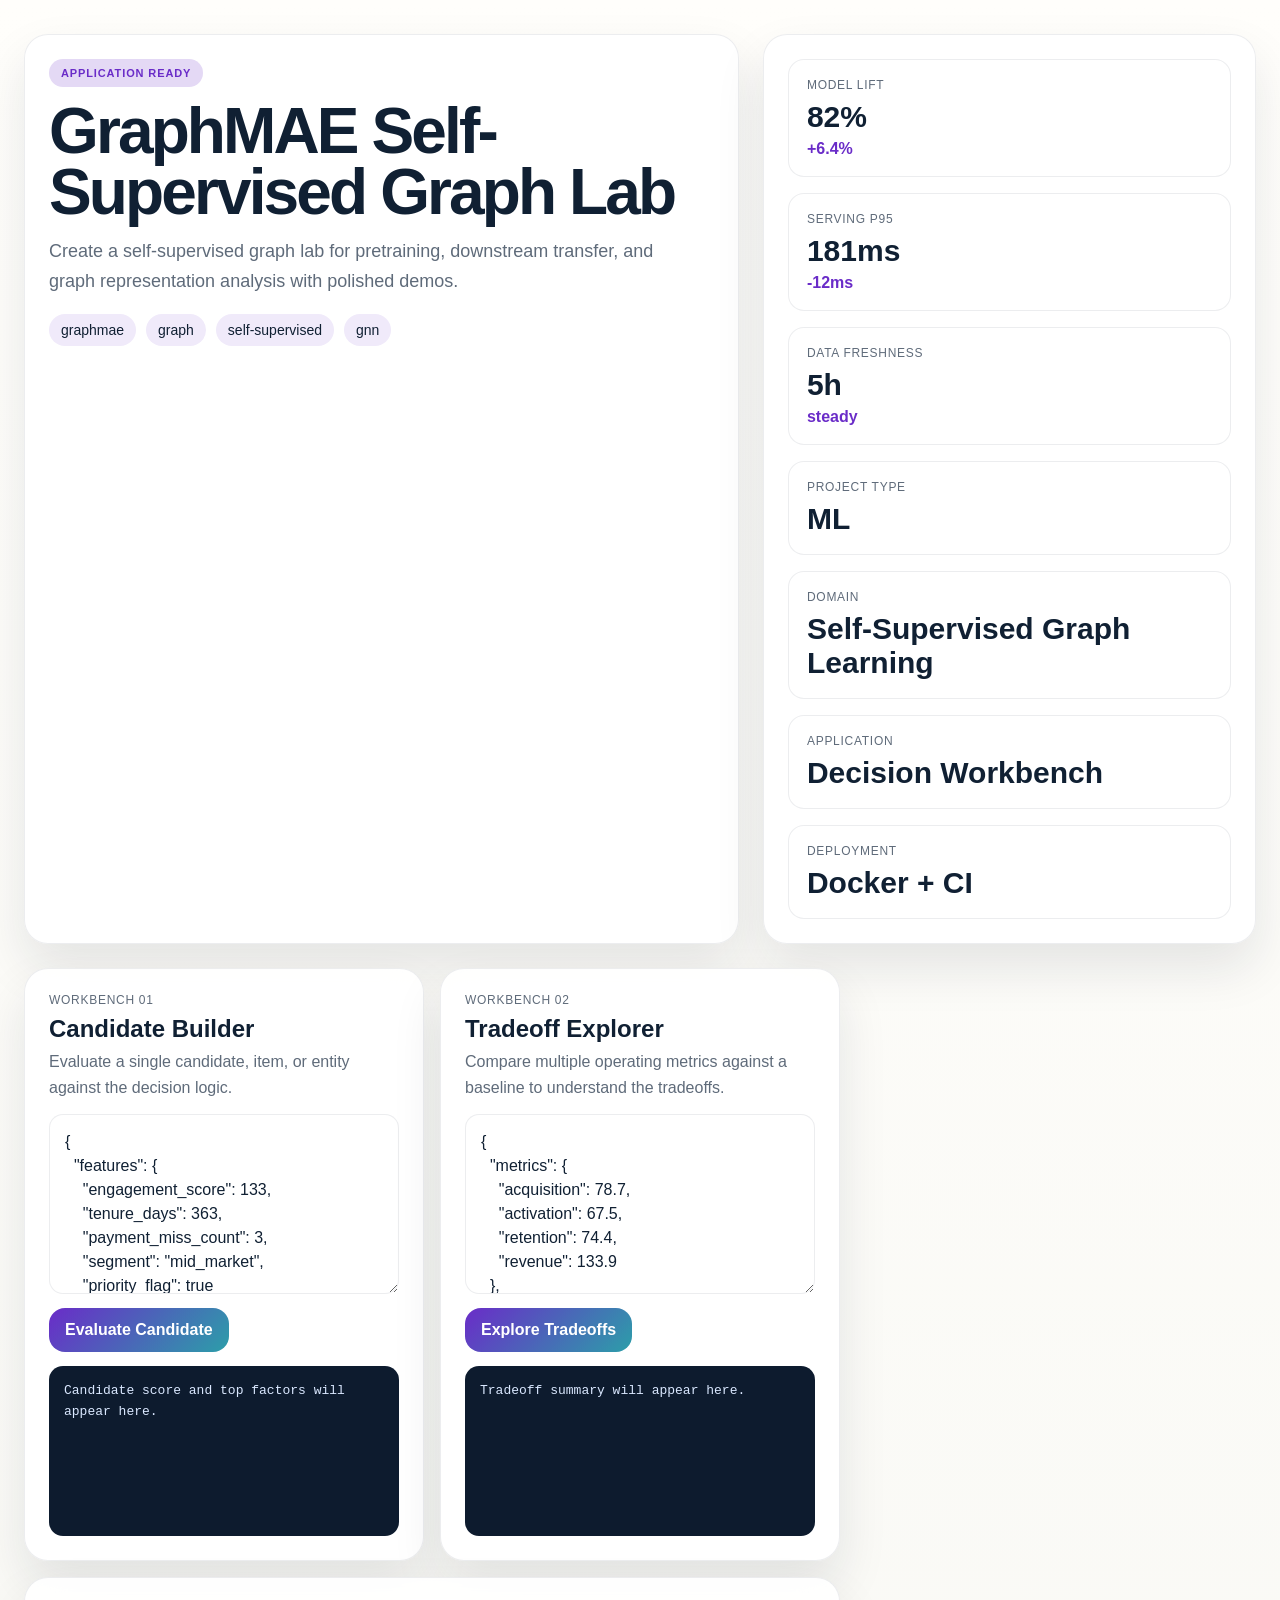
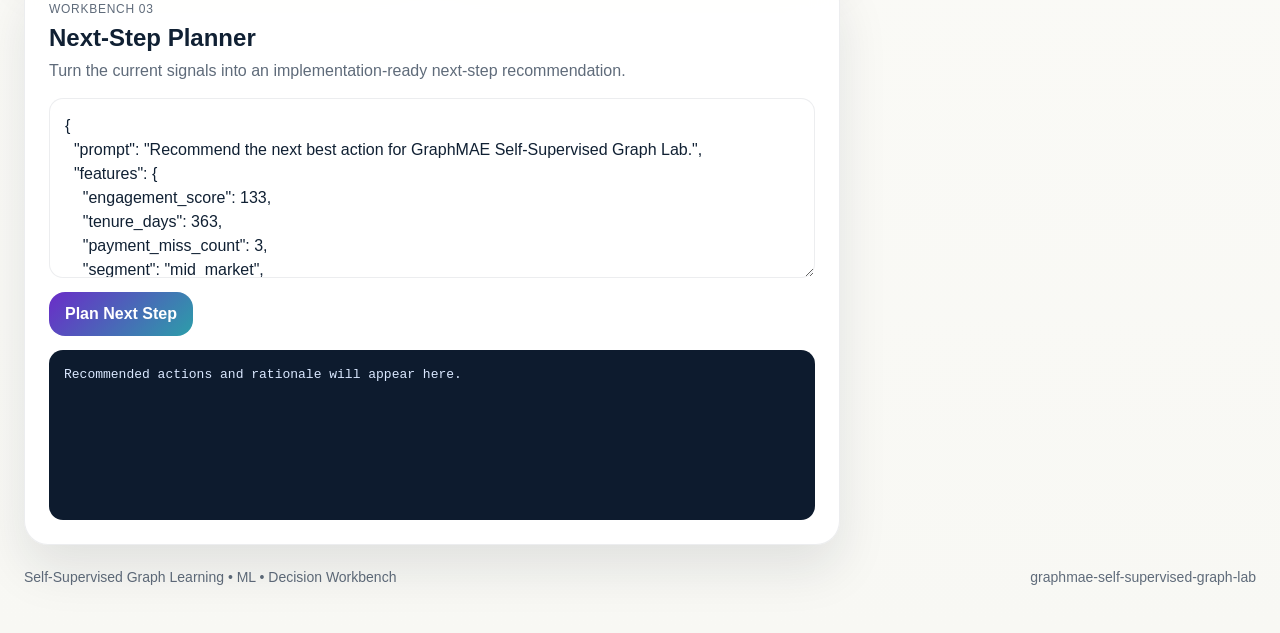
==== demo/index.html @ 1daf11ed "Publish production-ready portfolio project" ====
<!doctype html>
        <html lang="en">
        <head>
          <meta charset="utf-8">
          <meta name="viewport" content="width=device-width, initial-scale=1">
          <title>GraphMAE Self-Supervised Graph Lab</title>
          <link rel="stylesheet" href="./styles.css">
        </head>
        <body class="surface-paper">
          <div class="page layout-horizon eyebrow-solid headline-normal modules-3 hero-align-split">
            <section class="hero">
              <div class="panel hero-copy">
                <span class="eyebrow" data-health>Decision Workbench</span>
                <h1 id="project-title">GraphMAE Self-Supervised Graph Lab</h1>
                <p id="project-summary" class="lead">Create a self-supervised graph lab for pretraining, downstream transfer, and graph representation analysis with polished demos.</p>
                <ul id="project-tags" class="tag-list">
                  <li>graphmae</li><li>graph</li><li>self-supervised</li><li>gnn</li>
                </ul>
              </div>
              <div class="panel hero-side">
                <div class="metric-grid">
                  <article class='card'><span>Model Lift</span><strong>82%</strong><em>+6.4%</em></article>
<article class='card'><span>Serving P95</span><strong>181ms</strong><em>-12ms</em></article>
<article class='card'><span>Data Freshness</span><strong>5h</strong><em>steady</em></article>
                </div>
                <div class="mini-grid">
                  <article class='mini-card'><span>Project Type</span><strong>ML</strong></article><article class='mini-card'><span>Domain</span><strong>Self-Supervised Graph Learning</strong></article><article class='mini-card'><span>Application</span><strong>Decision Workbench</strong></article><article class='mini-card'><span>Deployment</span><strong>Docker + CI</strong></article>
                </div>
              </div>
            </section>
            <section class="app-grid">
              <article class="panel module js-module span-normal">
          <div class="module-header">
            <span>Workbench 01</span>
            <h2>Candidate Builder</h2>
            <p>Evaluate a single candidate, item, or entity against the decision logic.</p>
          </div>
          <textarea class="js-input">{
  &quot;features&quot;: {
    &quot;engagement_score&quot;: 133,
    &quot;tenure_days&quot;: 363,
    &quot;payment_miss_count&quot;: 3,
    &quot;segment&quot;: &quot;mid_market&quot;,
    &quot;priority_flag&quot;: true
  }
}</textarea>
          <div class="button-row">
            <button class="js-run" data-endpoint="/score" data-input-mode="json">Evaluate Candidate</button>
          </div>
          <pre class="js-output">Candidate score and top factors will appear here.</pre>
        </article>
<article class="panel module js-module span-normal">
          <div class="module-header">
            <span>Workbench 02</span>
            <h2>Tradeoff Explorer</h2>
            <p>Compare multiple operating metrics against a baseline to understand the tradeoffs.</p>
          </div>
          <textarea class="js-input">{
  &quot;metrics&quot;: {
    &quot;acquisition&quot;: 78.7,
    &quot;activation&quot;: 67.5,
    &quot;retention&quot;: 74.4,
    &quot;revenue&quot;: 133.9
  },
  &quot;baseline&quot;: {
    &quot;acquisition&quot;: 72.4,
    &quot;activation&quot;: 62.1,
    &quot;retention&quot;: 68.45,
    &quot;revenue&quot;: 123.19
  }
}</textarea>
          <div class="button-row">
            <button class="js-run" data-endpoint="/analyze" data-input-mode="json">Explore Tradeoffs</button>
          </div>
          <pre class="js-output">Tradeoff summary will appear here.</pre>
        </article>
<article class="panel module js-module span-wide">
          <div class="module-header">
            <span>Workbench 03</span>
            <h2>Next-Step Planner</h2>
            <p>Turn the current signals into an implementation-ready next-step recommendation.</p>
          </div>
          <textarea class="js-input">{
  &quot;prompt&quot;: &quot;Recommend the next best action for GraphMAE Self-Supervised Graph Lab.&quot;,
  &quot;features&quot;: {
    &quot;engagement_score&quot;: 133,
    &quot;tenure_days&quot;: 363,
    &quot;payment_miss_count&quot;: 3,
    &quot;segment&quot;: &quot;mid_market&quot;,
    &quot;priority_flag&quot;: true
  },
  &quot;metrics&quot;: {
    &quot;acquisition&quot;: 78.7,
    &quot;activation&quot;: 67.5,
    &quot;retention&quot;: 74.4,
    &quot;revenue&quot;: 133.9
  }
}</textarea>
          <div class="button-row">
            <button class="js-run" data-endpoint="/recommend" data-input-mode="json">Plan Next Step</button>
          </div>
          <pre class="js-output">Recommended actions and rationale will appear here.</pre>
        </article>
            </section>
            <footer class="footer">
              <span>Self-Supervised Graph Learning • ML • Decision Workbench</span>
              <span>graphmae-self-supervised-graph-lab</span>
            </footer>
          </div>
          <script id="bootstrap-data" type="application/json">{"project": {"slug": "graphmae-self-supervised-graph-lab", "title": "GraphMAE Self-Supervised Graph Lab", "project_type": "ml", "domain": "Self-Supervised Graph Learning", "summary": "Create a self-supervised graph lab for pretraining, downstream transfer, and graph representation analysis with polished demos.", "tags": ["graphmae", "graph", "self-supervised", "gnn"]}, "app_archetype": "workbench", "ui_profile": {"layout": "horizon", "surface": "paper", "font_stack": "\"Manrope\", \"Segoe UI\", sans-serif", "radius": 24, "shadow": 50, "eyebrow_style": "solid", "module_columns": 3, "hero_align": "split", "headline_mode": "normal"}, "app_modules": [{"label": "Workbench 01", "title": "Candidate Builder", "description": "Evaluate a single candidate, item, or entity against the decision logic.", "endpoint": "/score", "input_mode": "json", "cta": "Evaluate Candidate", "prefill": "{\n  \"features\": {\n    \"engagement_score\": 133,\n    \"tenure_days\": 363,\n    \"payment_miss_count\": 3,\n    \"segment\": \"mid_market\",\n    \"priority_flag\": true\n  }\n}", "hint": "Candidate score and top factors will appear here.", "span": "normal"}, {"label": "Workbench 02", "title": "Tradeoff Explorer", "description": "Compare multiple operating metrics against a baseline to understand the tradeoffs.", "endpoint": "/analyze", "input_mode": "json", "cta": "Explore Tradeoffs", "prefill": "{\n  \"metrics\": {\n    \"acquisition\": 78.7,\n    \"activation\": 67.5,\n    \"retention\": 74.4,\n    \"revenue\": 133.9\n  },\n  \"baseline\": {\n    \"acquisition\": 72.4,\n    \"activation\": 62.1,\n    \"retention\": 68.45,\n    \"revenue\": 123.19\n  }\n}", "hint": "Tradeoff summary will appear here.", "span": "normal"}, {"label": "Workbench 03", "title": "Next-Step Planner", "description": "Turn the current signals into an implementation-ready next-step recommendation.", "endpoint": "/recommend", "input_mode": "json", "cta": "Plan Next Step", "prefill": "{\n  \"prompt\": \"Recommend the next best action for GraphMAE Self-Supervised Graph Lab.\",\n  \"features\": {\n    \"engagement_score\": 133,\n    \"tenure_days\": 363,\n    \"payment_miss_count\": 3,\n    \"segment\": \"mid_market\",\n    \"priority_flag\": true\n  },\n  \"metrics\": {\n    \"acquisition\": 78.7,\n    \"activation\": 67.5,\n    \"retention\": 74.4,\n    \"revenue\": 133.9\n  }\n}", "hint": "Recommended actions and rationale will appear here.", "span": "wide"}], "sample_features": {"engagement_score": 133, "tenure_days": 363, "payment_miss_count": 3, "segment": "mid_market", "priority_flag": true}, "sample_metrics": {"acquisition": 78.7, "activation": 67.5, "retention": 74.4, "revenue": 133.9}, "knowledge_base": ["GraphMAE Self-Supervised Graph Lab is positioned as a Self-Supervised Graph Learning starter that emphasizes fast iteration, clear documentation, and production-friendly interfaces.", "The primary value proposition is: Create a self-supervised graph lab for pretraining, downstream transfer, and graph representation analysis with polished demos.", "Recommended operating model: ship a small API, add observability, validate outputs with stakeholder review, and monitor the top business KPI every week.", "Typical stakeholders include analytics, operations, product, and leadership teams working on graphmae, graph, self-supervised, gnn.", "Source paper: GraphMAE: Self-Supervised Masked Graph Autoencoders", "Official repo: https://github.com/THUDM/GraphMAE", "Production differentiation focus: Turn upstream self-supervised graph learning capabilities into a production-style application with operations-facing workflows.; Add deployment packaging, monitoring hooks, and screenshot-ready demos instead of notebook-only output.; Connect model behavior to concrete business decisions so the project is easier to evaluate and present."], "dashboard_metrics": [{"label": "Model Lift", "value": "82%", "delta": "+6.4%"}, {"label": "Serving P95", "value": "181ms", "delta": "-12ms"}, {"label": "Data Freshness", "value": "5h", "delta": "steady"}]}</script>
          <script src="./app.js"></script>
        </body>
        </html>
---- demo/styles.css ----
:root {
  --accent: #6a2cc8;
  --accent-2: #2c9ea9;
  --accent-soft: color-mix(in srgb, var(--accent) 18%, white);
  --radius: 24px;
  --shadow-size: 50px;
  --font-stack: "Manrope", "Segoe UI", sans-serif;
  --bg: #f4f7fb;
  --card: rgba(255, 255, 255, 0.86);
  --line: rgba(16, 32, 51, 0.08);
  --ink: #102033;
  --muted: #5f6b7a;
  --output-bg: #0d1b2e;
  --output-ink: #dae8ff;
}
* { box-sizing: border-box; }
html, body { margin: 0; min-height: 100%; }
body {
  font-family: var(--font-stack);
  color: var(--ink);
  background: linear-gradient(145deg, #f8fbff, var(--bg));
}
body.surface-mist {
  --bg: #eef4fb;
  background:
    radial-gradient(circle at top left, color-mix(in srgb, var(--accent) 18%, white), transparent 34%),
    linear-gradient(145deg, #fbfdff, var(--bg));
}
body.surface-aurora {
  --bg: #edf1ff;
  background:
    radial-gradient(circle at 0% 0%, color-mix(in srgb, var(--accent) 22%, white), transparent 38%),
    radial-gradient(circle at 100% 100%, color-mix(in srgb, var(--accent-2) 20%, white), transparent 28%),
    linear-gradient(135deg, #f7f8ff, var(--bg));
}
body.surface-sand {
  --bg: #f5efe8;
  --card: rgba(255, 251, 246, 0.9);
  background:
    linear-gradient(135deg, rgba(255,255,255,0.82), rgba(245, 239, 232, 0.98)),
    radial-gradient(circle at top right, color-mix(in srgb, var(--accent) 16%, white), transparent 32%);
}
body.surface-slate {
  --bg: #ecf0f7;
  --card: rgba(248, 250, 255, 0.88);
  background:
    linear-gradient(160deg, #f7f9fc, var(--bg)),
    radial-gradient(circle at bottom left, color-mix(in srgb, var(--accent-2) 16%, white), transparent 34%);
}
body.surface-paper {
  --bg: #f8f8f4;
  --card: rgba(255,255,255,0.93);
  background:
    linear-gradient(180deg, #fffefb, var(--bg));
}
body.surface-ink {
  --bg: #0f1726;
  --card: rgba(15, 23, 38, 0.88);
  --line: rgba(226, 238, 255, 0.1);
  --ink: #f5f8ff;
  --muted: #b4c0cf;
  --output-bg: rgba(255,255,255,0.06);
  --output-ink: #f5f8ff;
  background:
    radial-gradient(circle at top left, color-mix(in srgb, var(--accent) 28%, transparent), transparent 42%),
    linear-gradient(145deg, #09111d, var(--bg));
}
.page {
  max-width: 1360px;
  margin: 0 auto;
  padding: 34px 24px 48px;
  display: grid;
  gap: 24px;
}
.panel {
  background: var(--card);
  border: 1px solid var(--line);
  border-radius: var(--radius);
  box-shadow: 0 24px var(--shadow-size) rgba(16, 32, 51, 0.1);
  backdrop-filter: blur(18px);
}
.hero {
  display: grid;
  gap: 24px;
}
.hero-copy,
.hero-side,
.module {
  padding: 24px;
}
.eyebrow {
  display: inline-flex;
  align-items: center;
  gap: 8px;
  padding: 8px 12px;
  border-radius: 999px;
  background: var(--accent-soft);
  color: var(--accent);
  text-transform: uppercase;
  letter-spacing: 0.08em;
  font-size: 11px;
  font-weight: 800;
}
.page.eyebrow-outline .eyebrow {
  background: transparent;
  border: 1px solid color-mix(in srgb, var(--accent) 40%, white);
}
.page.eyebrow-soft .eyebrow {
  background: color-mix(in srgb, var(--accent) 12%, white);
  color: color-mix(in srgb, var(--accent) 82%, black);
}
h1 {
  margin: 14px 0 12px;
  font-size: clamp(2.2rem, 5vw, 4.4rem);
  line-height: 0.96;
  letter-spacing: -0.045em;
}
.page.headline-compact h1 { max-width: 10ch; }
.page.headline-tall h1 { line-height: 1.03; font-size: clamp(2.4rem, 5vw, 4.8rem); }
.lead {
  margin: 0;
  font-size: 18px;
  line-height: 1.68;
  color: var(--muted);
  max-width: 62ch;
}
.tag-list {
  list-style: none;
  display: flex;
  flex-wrap: wrap;
  gap: 10px;
  margin: 18px 0 0;
  padding: 0;
}
.tag-list li {
  padding: 8px 12px;
  border-radius: 999px;
  background: color-mix(in srgb, var(--accent) 10%, white);
  color: var(--ink);
  font-size: 14px;
}
.hero-side {
  display: grid;
  gap: 16px;
}
.metric-grid,
.mini-grid,
.app-grid {
  display: grid;
  gap: 16px;
}
.card,
.mini-card {
  background: color-mix(in srgb, var(--card) 92%, white);
  border: 1px solid var(--line);
  border-radius: calc(var(--radius) - 8px);
  padding: 18px;
}
.card span,
.mini-card span,
.module-header span {
  display: block;
  color: var(--muted);
  text-transform: uppercase;
  letter-spacing: 0.06em;
  font-size: 12px;
}
.card strong,
.mini-card strong {
  display: block;
  margin-top: 8px;
  font-size: 30px;
}
.card em {
  display: inline-block;
  margin-top: 6px;
  font-style: normal;
  color: var(--accent);
  font-weight: 700;
}
.module {
  display: grid;
  gap: 14px;
}
.module-header h2 {
  margin: 8px 0 6px;
  font-size: 24px;
}
.module-header p {
  margin: 0;
  color: var(--muted);
  line-height: 1.6;
}
textarea,
button {
  font: inherit;
}
textarea {
  width: 100%;
  min-height: 180px;
  resize: vertical;
  border: 1px solid var(--line);
  border-radius: calc(var(--radius) - 10px);
  padding: 15px;
  background: rgba(255,255,255,0.82);
  color: var(--ink);
  line-height: 1.5;
}
body.surface-ink textarea {
  background: rgba(255,255,255,0.05);
}
.module-input-text {
  min-height: 110px;
}
.button-row {
  display: flex;
  flex-wrap: wrap;
  gap: 10px;
}
button {
  border: 0;
  border-radius: 16px;
  background: linear-gradient(135deg, var(--accent), var(--accent-2));
  color: white;
  padding: 13px 16px;
  font-weight: 700;
  cursor: pointer;
}
pre {
  margin: 0;
  white-space: pre-wrap;
  word-break: break-word;
  background: var(--output-bg);
  color: var(--output-ink);
  border-radius: calc(var(--radius) - 10px);
  padding: 15px;
  min-height: 170px;
  line-height: 1.58;
  font-size: 13px;
  overflow: auto;
}
.footer {
  display: flex;
  justify-content: space-between;
  color: var(--muted);
  font-size: 14px;
}
.page.layout-horizon .hero {
  grid-template-columns: 1.45fr 1fr;
  align-items: stretch;
}
.page.layout-horizon.modules-2 .app-grid,
.page.layout-horizon.modules-3 .app-grid {
  grid-template-columns: repeat(3, minmax(0, 1fr));
}
.page.layout-rail .hero {
  grid-template-columns: 0.92fr 1.08fr;
}
.page.layout-rail .hero-copy {
  padding-top: 34px;
}
.page.layout-rail .app-grid {
  grid-template-columns: repeat(2, minmax(0, 1fr));
}
.page.layout-folio .hero {
  grid-template-columns: 1fr;
}
.page.layout-folio .hero-copy {
  text-align: center;
}
.page.layout-folio .lead {
  margin-inline: auto;
}
.page.layout-folio .tag-list {
  justify-content: center;
}
.page.layout-folio .metric-grid {
  grid-template-columns: repeat(3, minmax(0, 1fr));
}
.page.layout-folio .mini-grid {
  grid-template-columns: repeat(4, minmax(0, 1fr));
}
.page.layout-folio .app-grid {
  grid-template-columns: repeat(2, minmax(0, 1fr));
}
.page.layout-board .hero {
  grid-template-columns: 1fr;
}
.page.layout-board .hero-side {
  grid-template-columns: 1.2fr 0.8fr;
  align-items: start;
}
.page.layout-board .metric-grid {
  grid-template-columns: repeat(3, minmax(0, 1fr));
}
.page.layout-board .app-grid {
  grid-template-columns: repeat(4, minmax(0, 1fr));
}
.page.layout-stack .hero {
  grid-template-columns: 1fr;
}
.page.layout-stack .hero-side {
  grid-template-columns: repeat(2, minmax(0, 1fr));
}
.page.layout-stack .app-grid {
  grid-template-columns: repeat(3, minmax(0, 1fr));
}
.page.layout-console .hero {
  grid-template-columns: 1.1fr 0.9fr;
}
.page.layout-console .panel,
.page.layout-console .card,
.page.layout-console .mini-card {
  border-radius: 18px;
}
.page.modules-2 .app-grid {
  grid-template-columns: repeat(2, minmax(0, 1fr));
}
.module.span-wide {
  grid-column: span 2;
}
.hero-align-center .hero-copy {
  text-align: center;
}
.hero-align-center .lead,
.hero-align-center .tag-list {
  margin-inline: auto;
  justify-content: center;
}
@media (max-width: 1120px) {
  .page.layout-horizon .hero,
  .page.layout-rail .hero,
  .page.layout-console .hero,
  .page.layout-board .hero-side,
  .page.layout-folio .mini-grid,
  .page.layout-stack .hero-side,
  .page.modules-2 .app-grid,
  .page.layout-board .app-grid,
  .page.layout-stack .app-grid,
  .page.layout-horizon.modules-3 .app-grid,
  .page.layout-folio .app-grid {
    grid-template-columns: 1fr;
  }
  .module.span-wide {
    grid-column: auto;
  }
}
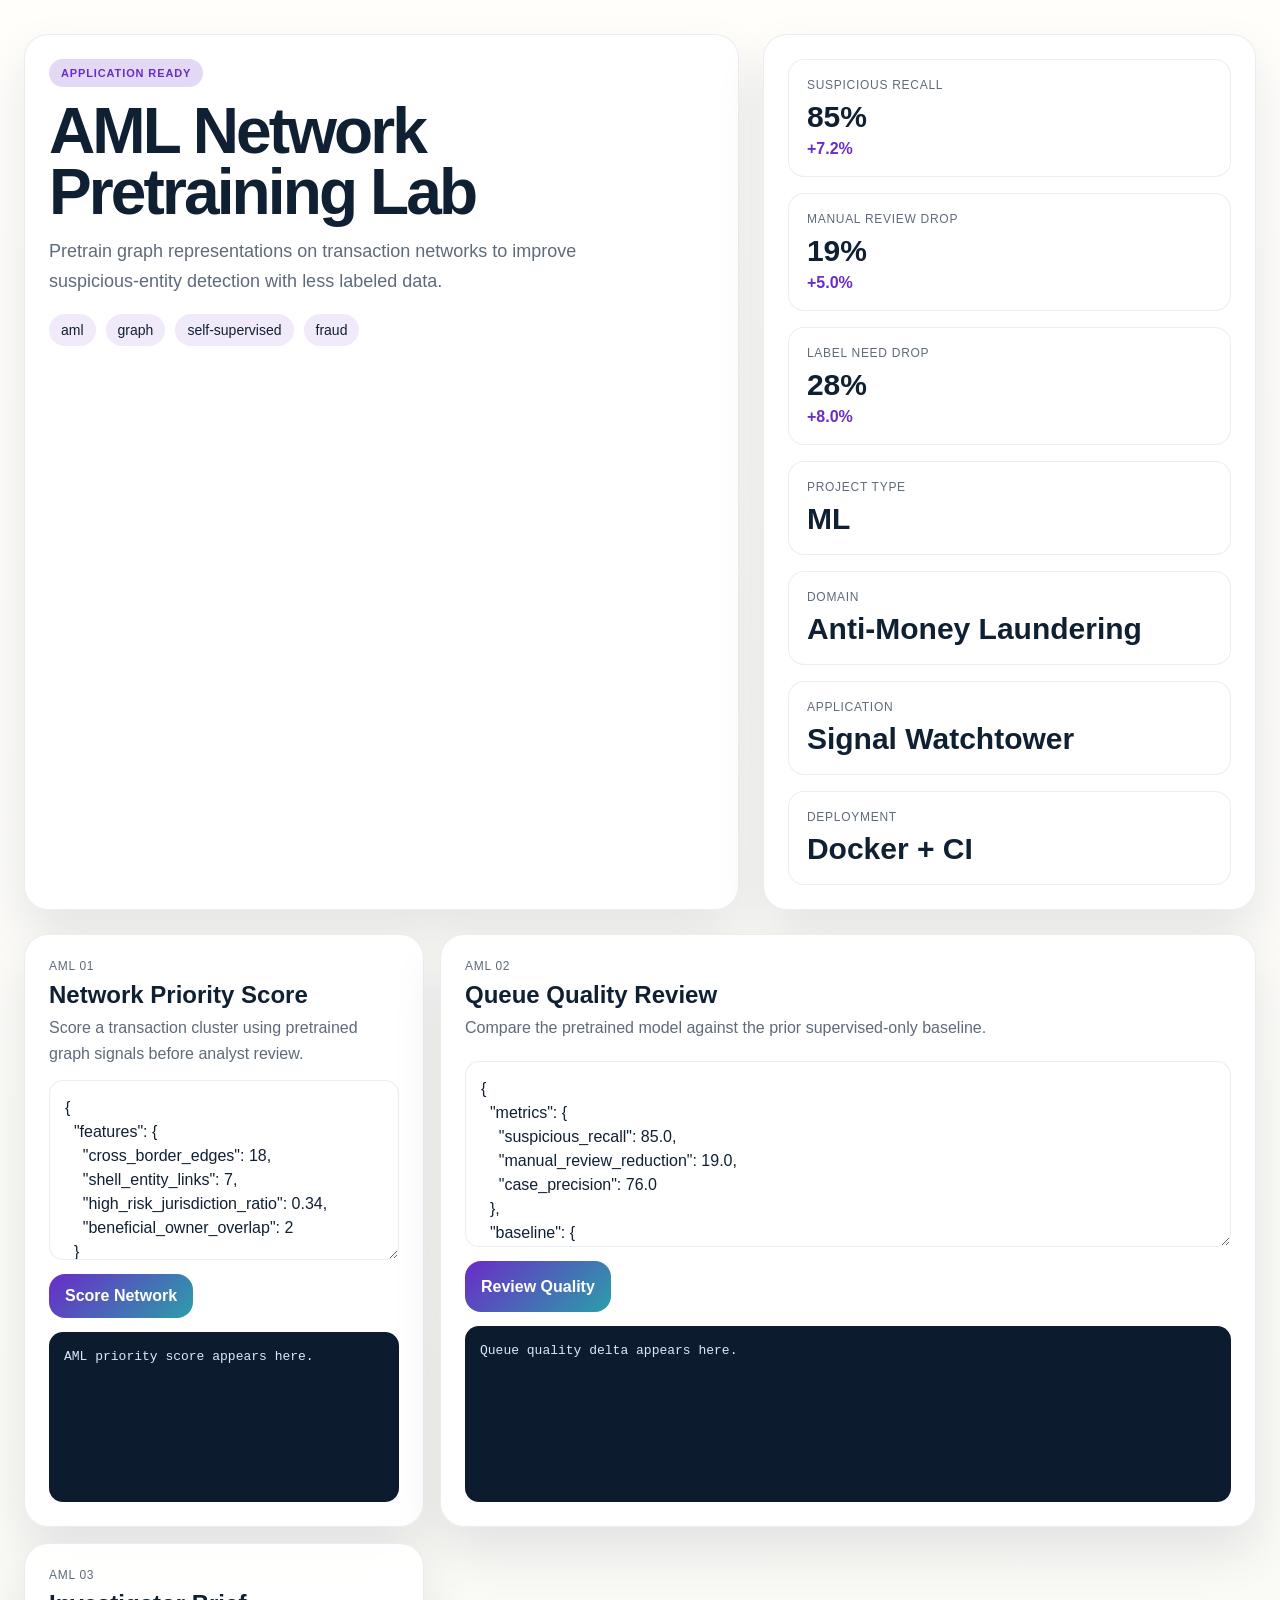
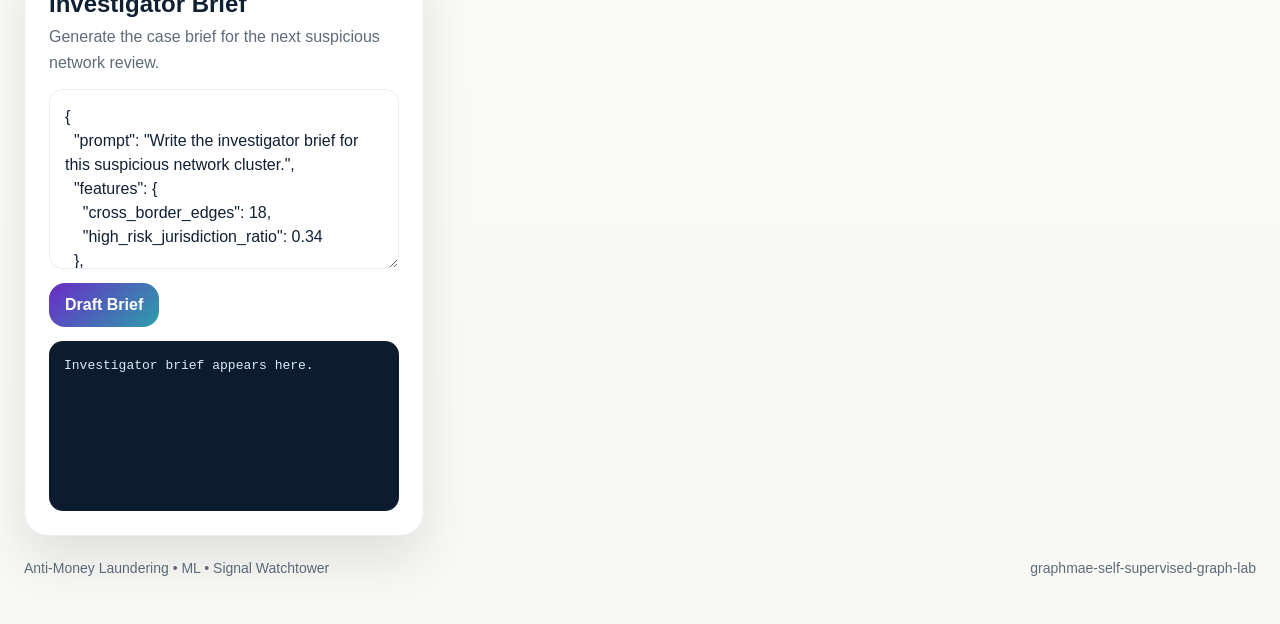
==== commit 76248b5b: "Publish production-ready portfolio project" ====
--- a/demo/index.html
+++ b/demo/index.html
@@ -4,111 +4,103 @@
         <head>
           <meta charset="utf-8">
           <meta name="viewport" content="width=device-width, initial-scale=1">
-          <title>GraphMAE Self-Supervised Graph Lab</title>
+          <title>AML Network Pretraining Lab</title>
           <link rel="stylesheet" href="./styles.css">
         </head>
         <body class="surface-paper">
           <div class="page layout-horizon eyebrow-solid headline-normal modules-3 hero-align-split">
             <section class="hero">
               <div class="panel hero-copy">
-                <span class="eyebrow" data-health>Decision Workbench</span>
-                <h1 id="project-title">GraphMAE Self-Supervised Graph Lab</h1>
-                <p id="project-summary" class="lead">Create a self-supervised graph lab for pretraining, downstream transfer, and graph representation analysis with polished demos.</p>
+                <span class="eyebrow" data-health>Signal Watchtower</span>
+                <h1 id="project-title">AML Network Pretraining Lab</h1>
+                <p id="project-summary" class="lead">Pretrain graph representations on transaction networks to improve suspicious-entity detection with less labeled data.</p>
                 <ul id="project-tags" class="tag-list">
-                  <li>graphmae</li><li>graph</li><li>self-supervised</li><li>gnn</li>
+                  <li>aml</li><li>graph</li><li>self-supervised</li><li>fraud</li>
                 </ul>
               </div>
               <div class="panel hero-side">
                 <div class="metric-grid">
-                  <article class='card'><span>Model Lift</span><strong>82%</strong><em>+6.4%</em></article>
-<article class='card'><span>Serving P95</span><strong>181ms</strong><em>-12ms</em></article>
-<article class='card'><span>Data Freshness</span><strong>5h</strong><em>steady</em></article>
+                  <article class='card'><span>Suspicious Recall</span><strong>85%</strong><em>+7.2%</em></article>
+<article class='card'><span>Manual Review Drop</span><strong>19%</strong><em>+5.0%</em></article>
+<article class='card'><span>Label Need Drop</span><strong>28%</strong><em>+8.0%</em></article>
                 </div>
                 <div class="mini-grid">
-                  <article class='mini-card'><span>Project Type</span><strong>ML</strong></article><article class='mini-card'><span>Domain</span><strong>Self-Supervised Graph Learning</strong></article><article class='mini-card'><span>Application</span><strong>Decision Workbench</strong></article><article class='mini-card'><span>Deployment</span><strong>Docker + CI</strong></article>
+                  <article class='mini-card'><span>Project Type</span><strong>ML</strong></article><article class='mini-card'><span>Domain</span><strong>Anti-Money Laundering</strong></article><article class='mini-card'><span>Application</span><strong>Signal Watchtower</strong></article><article class='mini-card'><span>Deployment</span><strong>Docker + CI</strong></article>
                 </div>
               </div>
             </section>
             <section class="app-grid">
               <article class="panel module js-module span-normal">
           <div class="module-header">
-            <span>Workbench 01</span>
-            <h2>Candidate Builder</h2>
-            <p>Evaluate a single candidate, item, or entity against the decision logic.</p>
+            <span>AML 01</span>
+            <h2>Network Priority Score</h2>
+            <p>Score a transaction cluster using pretrained graph signals before analyst review.</p>
           </div>
           <textarea class="js-input">{
   &quot;features&quot;: {
-    &quot;engagement_score&quot;: 133,
-    &quot;tenure_days&quot;: 363,
-    &quot;payment_miss_count&quot;: 3,
-    &quot;segment&quot;: &quot;mid_market&quot;,
-    &quot;priority_flag&quot;: true
+    &quot;cross_border_edges&quot;: 18,
+    &quot;shell_entity_links&quot;: 7,
+    &quot;high_risk_jurisdiction_ratio&quot;: 0.34,
+    &quot;beneficial_owner_overlap&quot;: 2
   }
 }</textarea>
           <div class="button-row">
-            <button class="js-run" data-endpoint="/score" data-input-mode="json">Evaluate Candidate</button>
+            <button class="js-run" data-endpoint="/score" data-input-mode="json">Score Network</button>
           </div>
-          <pre class="js-output">Candidate score and top factors will appear here.</pre>
+          <pre class="js-output">AML priority score appears here.</pre>
+        </article>
+<article class="panel module js-module span-wide">
+          <div class="module-header">
+            <span>AML 02</span>
+            <h2>Queue Quality Review</h2>
+            <p>Compare the pretrained model against the prior supervised-only baseline.</p>
+          </div>
+          <textarea class="js-input">{
+  &quot;metrics&quot;: {
+    &quot;suspicious_recall&quot;: 85.0,
+    &quot;manual_review_reduction&quot;: 19.0,
+    &quot;case_precision&quot;: 76.0
+  },
+  &quot;baseline&quot;: {
+    &quot;suspicious_recall&quot;: 77.8,
+    &quot;manual_review_reduction&quot;: 14.0,
+    &quot;case_precision&quot;: 72.1
+  }
+}</textarea>
+          <div class="button-row">
+            <button class="js-run" data-endpoint="/analyze" data-input-mode="json">Review Quality</button>
+          </div>
+          <pre class="js-output">Queue quality delta appears here.</pre>
         </article>
 <article class="panel module js-module span-normal">
           <div class="module-header">
-            <span>Workbench 02</span>
-            <h2>Tradeoff Explorer</h2>
-            <p>Compare multiple operating metrics against a baseline to understand the tradeoffs.</p>
+            <span>AML 03</span>
+            <h2>Investigator Brief</h2>
+            <p>Generate the case brief for the next suspicious network review.</p>
           </div>
           <textarea class="js-input">{
+  &quot;prompt&quot;: &quot;Write the investigator brief for this suspicious network cluster.&quot;,
+  &quot;features&quot;: {
+    &quot;cross_border_edges&quot;: 18,
+    &quot;high_risk_jurisdiction_ratio&quot;: 0.34
+  },
   &quot;metrics&quot;: {
-    &quot;acquisition&quot;: 78.7,
-    &quot;activation&quot;: 67.5,
-    &quot;retention&quot;: 74.4,
-    &quot;revenue&quot;: 133.9
-  },
-  &quot;baseline&quot;: {
-    &quot;acquisition&quot;: 72.4,
-    &quot;activation&quot;: 62.1,
-    &quot;retention&quot;: 68.45,
-    &quot;revenue&quot;: 123.19
+    &quot;suspicious_recall&quot;: 0.85,
+    &quot;case_precision&quot;: 0.76
   }
 }</textarea>
           <div class="button-row">
-            <button class="js-run" data-endpoint="/analyze" data-input-mode="json">Explore Tradeoffs</button>
+            <button class="js-run" data-endpoint="/recommend" data-input-mode="json">Draft Brief</button>
           </div>
-          <pre class="js-output">Tradeoff summary will appear here.</pre>
-        </article>
-<article class="panel module js-module span-wide">
-          <div class="module-header">
-            <span>Workbench 03</span>
-            <h2>Next-Step Planner</h2>
-            <p>Turn the current signals into an implementation-ready next-step recommendation.</p>
-          </div>
-          <textarea class="js-input">{
-  &quot;prompt&quot;: &quot;Recommend the next best action for GraphMAE Self-Supervised Graph Lab.&quot;,
-  &quot;features&quot;: {
-    &quot;engagement_score&quot;: 133,
-    &quot;tenure_days&quot;: 363,
-    &quot;payment_miss_count&quot;: 3,
-    &quot;segment&quot;: &quot;mid_market&quot;,
-    &quot;priority_flag&quot;: true
-  },
-  &quot;metrics&quot;: {
-    &quot;acquisition&quot;: 78.7,
-    &quot;activation&quot;: 67.5,
-    &quot;retention&quot;: 74.4,
-    &quot;revenue&quot;: 133.9
-  }
-}</textarea>
-          <div class="button-row">
-            <button class="js-run" data-endpoint="/recommend" data-input-mode="json">Plan Next Step</button>
-          </div>
-          <pre class="js-output">Recommended actions and rationale will appear here.</pre>
+          <pre class="js-output">Investigator brief appears here.</pre>
         </article>
             </section>
             <footer class="footer">
-              <span>Self-Supervised Graph Learning • ML • Decision Workbench</span>
+              <span>Anti-Money Laundering • ML • Signal Watchtower</span>
               <span>graphmae-self-supervised-graph-lab</span>
             </footer>
           </div>
-          <script id="bootstrap-data" type="application/json">{"project": {"slug": "graphmae-self-supervised-graph-lab", "title": "GraphMAE Self-Supervised Graph Lab", "project_type": "ml", "domain": "Self-Supervised Graph Learning", "summary": "Create a self-supervised graph lab for pretraining, downstream transfer, and graph representation analysis with polished demos.", "tags": ["graphmae", "graph", "self-supervised", "gnn"]}, "app_archetype": "workbench", "ui_profile": {"layout": "horizon", "surface": "paper", "font_stack": "\"Manrope\", \"Segoe UI\", sans-serif", "radius": 24, "shadow": 50, "eyebrow_style": "solid", "module_columns": 3, "hero_align": "split", "headline_mode": "normal"}, "app_modules": [{"label": "Workbench 01", "title": "Candidate Builder", "description": "Evaluate a single candidate, item, or entity against the decision logic.", "endpoint": "/score", "input_mode": "json", "cta": "Evaluate Candidate", "prefill": "{\n  \"features\": {\n    \"engagement_score\": 133,\n    \"tenure_days\": 363,\n    \"payment_miss_count\": 3,\n    \"segment\": \"mid_market\",\n    \"priority_flag\": true\n  }\n}", "hint": "Candidate score and top factors will appear here.", "span": "normal"}, {"label": "Workbench 02", "title": "Tradeoff Explorer", "description": "Compare multiple operating metrics against a baseline to understand the tradeoffs.", "endpoint": "/analyze", "input_mode": "json", "cta": "Explore Tradeoffs", "prefill": "{\n  \"metrics\": {\n    \"acquisition\": 78.7,\n    \"activation\": 67.5,\n    \"retention\": 74.4,\n    \"revenue\": 133.9\n  },\n  \"baseline\": {\n    \"acquisition\": 72.4,\n    \"activation\": 62.1,\n    \"retention\": 68.45,\n    \"revenue\": 123.19\n  }\n}", "hint": "Tradeoff summary will appear here.", "span": "normal"}, {"label": "Workbench 03", "title": "Next-Step Planner", "description": "Turn the current signals into an implementation-ready next-step recommendation.", "endpoint": "/recommend", "input_mode": "json", "cta": "Plan Next Step", "prefill": "{\n  \"prompt\": \"Recommend the next best action for GraphMAE Self-Supervised Graph Lab.\",\n  \"features\": {\n    \"engagement_score\": 133,\n    \"tenure_days\": 363,\n    \"payment_miss_count\": 3,\n    \"segment\": \"mid_market\",\n    \"priority_flag\": true\n  },\n  \"metrics\": {\n    \"acquisition\": 78.7,\n    \"activation\": 67.5,\n    \"retention\": 74.4,\n    \"revenue\": 133.9\n  }\n}", "hint": "Recommended actions and rationale will appear here.", "span": "wide"}], "sample_features": {"engagement_score": 133, "tenure_days": 363, "payment_miss_count": 3, "segment": "mid_market", "priority_flag": true}, "sample_metrics": {"acquisition": 78.7, "activation": 67.5, "retention": 74.4, "revenue": 133.9}, "knowledge_base": ["GraphMAE Self-Supervised Graph Lab is positioned as a Self-Supervised Graph Learning starter that emphasizes fast iteration, clear documentation, and production-friendly interfaces.", "The primary value proposition is: Create a self-supervised graph lab for pretraining, downstream transfer, and graph representation analysis with polished demos.", "Recommended operating model: ship a small API, add observability, validate outputs with stakeholder review, and monitor the top business KPI every week.", "Typical stakeholders include analytics, operations, product, and leadership teams working on graphmae, graph, self-supervised, gnn.", "Source paper: GraphMAE: Self-Supervised Masked Graph Autoencoders", "Official repo: https://github.com/THUDM/GraphMAE", "Production differentiation focus: Turn upstream self-supervised graph learning capabilities into a production-style application with operations-facing workflows.; Add deployment packaging, monitoring hooks, and screenshot-ready demos instead of notebook-only output.; Connect model behavior to concrete business decisions so the project is easier to evaluate and present."], "dashboard_metrics": [{"label": "Model Lift", "value": "82%", "delta": "+6.4%"}, {"label": "Serving P95", "value": "181ms", "delta": "-12ms"}, {"label": "Data Freshness", "value": "5h", "delta": "steady"}]}</script>
+          <script id="bootstrap-data" type="application/json">{"project": {"slug": "graphmae-self-supervised-graph-lab", "title": "AML Network Pretraining Lab", "project_type": "ml", "domain": "Anti-Money Laundering", "summary": "Pretrain graph representations on transaction networks to improve suspicious-entity detection with less labeled data.", "tags": ["aml", "graph", "self-supervised", "fraud"]}, "app_archetype": "watchtower", "ui_profile": {"layout": "horizon", "surface": "paper", "font_stack": "\"Manrope\", \"Segoe UI\", sans-serif", "radius": 24, "shadow": 50, "eyebrow_style": "solid", "module_columns": 3, "hero_align": "split", "headline_mode": "normal"}, "app_modules": [{"label": "AML 01", "title": "Network Priority Score", "description": "Score a transaction cluster using pretrained graph signals before analyst review.", "endpoint": "/score", "input_mode": "json", "cta": "Score Network", "prefill": "{\n  \"features\": {\n    \"cross_border_edges\": 18,\n    \"shell_entity_links\": 7,\n    \"high_risk_jurisdiction_ratio\": 0.34,\n    \"beneficial_owner_overlap\": 2\n  }\n}", "hint": "AML priority score appears here.", "span": "normal"}, {"label": "AML 02", "title": "Queue Quality Review", "description": "Compare the pretrained model against the prior supervised-only baseline.", "endpoint": "/analyze", "input_mode": "json", "cta": "Review Quality", "prefill": "{\n  \"metrics\": {\n    \"suspicious_recall\": 85.0,\n    \"manual_review_reduction\": 19.0,\n    \"case_precision\": 76.0\n  },\n  \"baseline\": {\n    \"suspicious_recall\": 77.8,\n    \"manual_review_reduction\": 14.0,\n    \"case_precision\": 72.1\n  }\n}", "hint": "Queue quality delta appears here.", "span": "wide"}, {"label": "AML 03", "title": "Investigator Brief", "description": "Generate the case brief for the next suspicious network review.", "endpoint": "/recommend", "input_mode": "json", "cta": "Draft Brief", "prefill": "{\n  \"prompt\": \"Write the investigator brief for this suspicious network cluster.\",\n  \"features\": {\n    \"cross_border_edges\": 18,\n    \"high_risk_jurisdiction_ratio\": 0.34\n  },\n  \"metrics\": {\n    \"suspicious_recall\": 0.85,\n    \"case_precision\": 0.76\n  }\n}", "hint": "Investigator brief appears here.", "span": "normal"}], "sample_features": {"cross_border_edges": 18, "shell_entity_links": 7, "high_risk_jurisdiction_ratio": 0.34, "beneficial_owner_overlap": 2, "label_density": 0.03}, "sample_metrics": {"suspicious_recall": 0.85, "manual_review_reduction": 0.19, "case_precision": 0.76, "training_data_need_drop": 0.28}, "knowledge_base": ["User: AML investigators and model risk partners.", "Primary pain: labeled transaction rings are scarce, limiting supervised graph performance.", "Decision output: improved entity prioritization and investigation queue quality.", "Business impact: higher suspicious recall with less manual review waste."], "dashboard_metrics": [{"label": "Suspicious Recall", "value": "85%", "delta": "+7.2%"}, {"label": "Manual Review Drop", "value": "19%", "delta": "+5.0%"}, {"label": "Label Need Drop", "value": "28%", "delta": "+8.0%"}]}</script>
           <script src="./app.js"></script>
         </body>
         </html>
